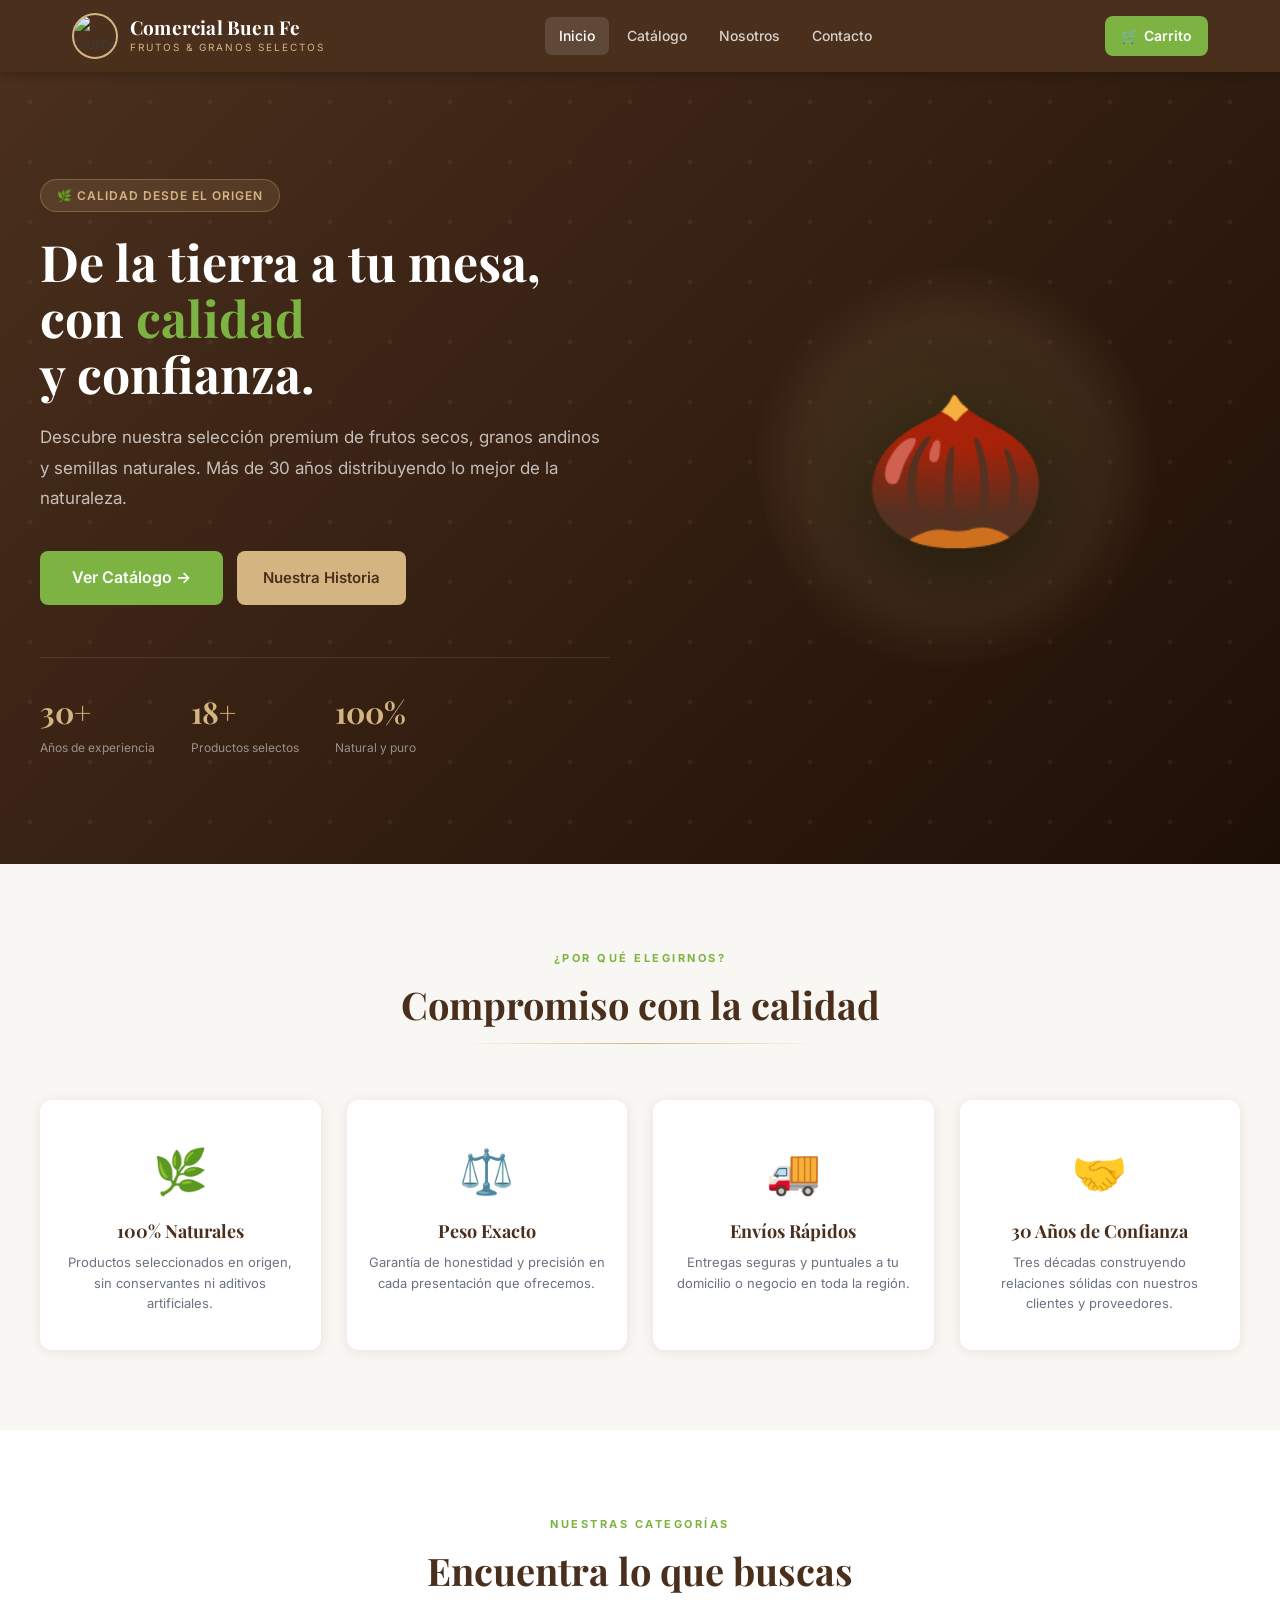
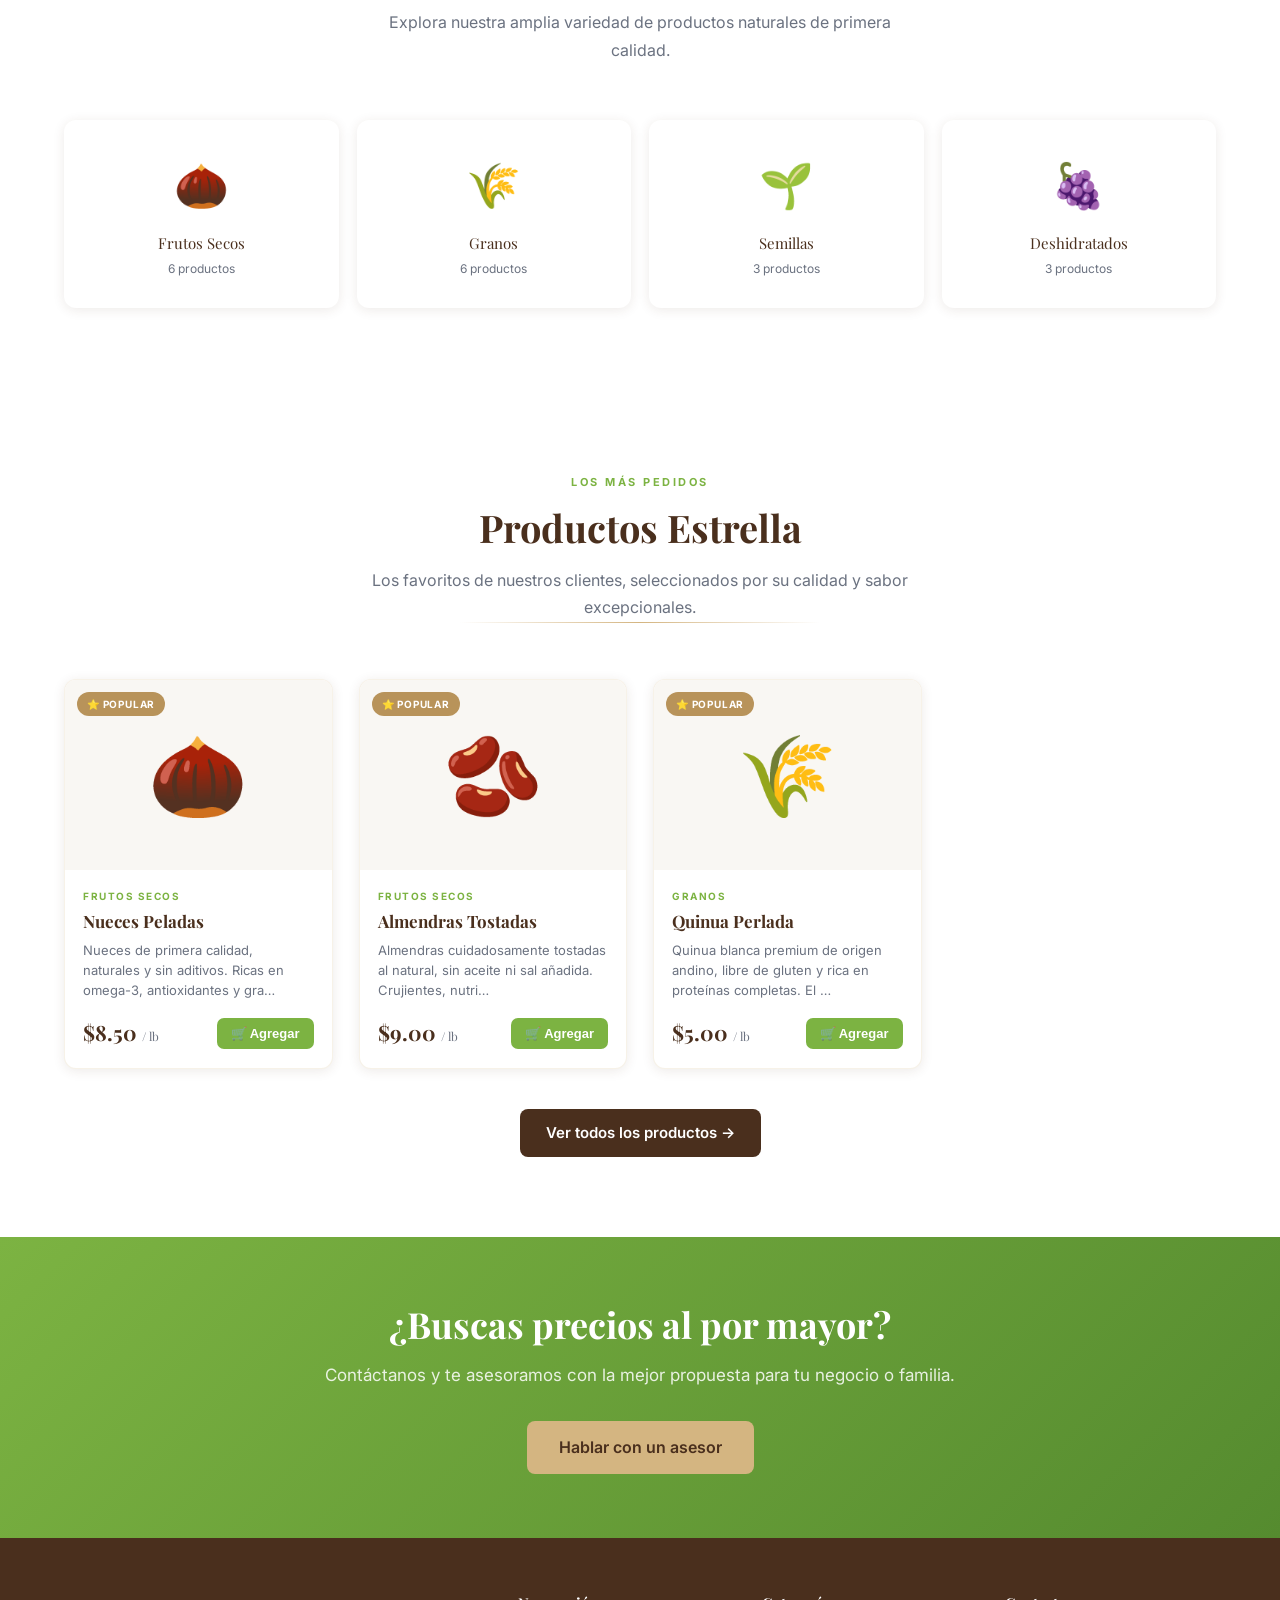
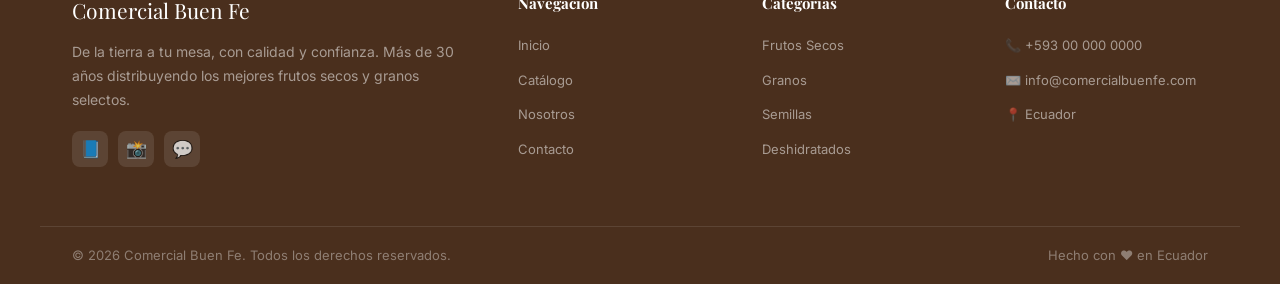
==== index.html @ f07bbb72 "Cambios" ====
<!DOCTYPE html>
<html lang="es">
<head>
  <meta charset="UTF-8">
  <meta name="viewport" content="width=device-width, initial-scale=1.0">
  <title>Comercial Buen Fe | Frutos Secos y Granos Selectos</title>
  <meta name="description" content="Tu proveedor de confianza en frutos secos, granos y semillas de primera calidad. Más de 30 años llevando lo mejor de la tierra a tu mesa.">
  <link rel="stylesheet" href="CSS/styles.css">
</head>
<body>

  <!-- HEADER -->
  <header class="cabecera">
    <div class="cabecera-inner">
      <a href="index.html" class="logo-area">
        <img src="Imágenes/LOGO.jpg" alt="Comercial Buen Fe" class="logo-img">
        <div class="logo-texto">
          <span class="logo-nombre">Comercial Buen Fe</span>
          <span class="logo-subtitulo">Frutos &amp; Granos Selectos</span>
        </div>
      </a>
      <nav id="nav-menu" class="nav-menu">
        <a href="index.html">Inicio</a>
        <a href="catalogo.html">Catálogo</a>
        <a href="nosotros.html">Nosotros</a>
        <a href="contacto.html">Contacto</a>
      </nav>
      <div class="cabecera-acciones">
        <a href="carrito.html" class="btn-carrito">
          🛒 <span>Carrito</span>
          <span class="carrito-badge">0</span>
        </a>
        <button id="menu-toggle" class="menu-toggle">☰</button>
      </div>
    </div>
  </header>

  <!-- HERO -->
  <section class="hero">
    <div class="hero-inner">
      <div class="hero-texto">
        <div class="hero-etiqueta">🌿 Calidad desde el origen</div>
        <h1 class="hero-titulo">
          De la tierra a tu mesa,<br>con <span>calidad</span><br>y confianza.
        </h1>
        <p class="hero-descripcion">
          Descubre nuestra selección premium de frutos secos, granos andinos y semillas naturales.
          Más de 30 años distribuyendo lo mejor de la naturaleza.
        </p>
        <div class="hero-botones">
          <a href="catalogo.html" class="btn btn-verde btn-lg">Ver Catálogo →</a>
          <a href="nosotros.html" class="btn btn-dorado">Nuestra Historia</a>
        </div>
        <div class="hero-stats">
          <div>
            <div class="hero-stat-numero">30+</div>
            <div class="hero-stat-label">Años de experiencia</div>
          </div>
          <div>
            <div class="hero-stat-numero">18+</div>
            <div class="hero-stat-label">Productos selectos</div>
          </div>
          <div>
            <div class="hero-stat-numero">100%</div>
            <div class="hero-stat-label">Natural y puro</div>
          </div>
        </div>
      </div>
      <div class="hero-imagen-area">
        <div class="hero-blob">
          <span class="hero-icon">🌰</span>
        </div>
      </div>
    </div>
  </section>

  <!-- BENEFICIOS -->
  <section class="beneficios seccion">
    <div class="seccion-titulo">
      <span class="seccion-etiqueta">¿Por qué elegirnos?</span>
      <h2>Compromiso con la calidad</h2>
      <div class="divisor"></div>
    </div>
    <div class="beneficios-grid">
      <div class="beneficio-item">
        <div class="beneficio-icono">🌿</div>
        <h3>100% Naturales</h3>
        <p>Productos seleccionados en origen, sin conservantes ni aditivos artificiales.</p>
      </div>
      <div class="beneficio-item">
        <div class="beneficio-icono">⚖️</div>
        <h3>Peso Exacto</h3>
        <p>Garantía de honestidad y precisión en cada presentación que ofrecemos.</p>
      </div>
      <div class="beneficio-item">
        <div class="beneficio-icono">🚚</div>
        <h3>Envíos Rápidos</h3>
        <p>Entregas seguras y puntuales a tu domicilio o negocio en toda la región.</p>
      </div>
      <div class="beneficio-item">
        <div class="beneficio-icono">🤝</div>
        <h3>30 Años de Confianza</h3>
        <p>Tres décadas construyendo relaciones sólidas con nuestros clientes y proveedores.</p>
      </div>
    </div>
  </section>

  <!-- CATEGORÍAS -->
  <section class="seccion">
    <div class="seccion-titulo">
      <span class="seccion-etiqueta">Nuestras categorías</span>
      <h2>Encuentra lo que buscas</h2>
      <p>Explora nuestra amplia variedad de productos naturales de primera calidad.</p>
    </div>
    <div class="categorias-grid contenedor">
      <a href="catalogo.html?cat=frutos-secos" class="categoria-card">
        <div class="categoria-icono">🌰</div>
        <div class="categoria-nombre">Frutos Secos</div>
        <div class="categoria-cantidad">6 productos</div>
      </a>
      <a href="catalogo.html?cat=granos" class="categoria-card">
        <div class="categoria-icono">🌾</div>
        <div class="categoria-nombre">Granos</div>
        <div class="categoria-cantidad">6 productos</div>
      </a>
      <a href="catalogo.html?cat=semillas" class="categoria-card">
        <div class="categoria-icono">🌱</div>
        <div class="categoria-nombre">Semillas</div>
        <div class="categoria-cantidad">3 productos</div>
      </a>
      <a href="catalogo.html?cat=deshidratados" class="categoria-card">
        <div class="categoria-icono">🍇</div>
        <div class="categoria-nombre">Deshidratados</div>
        <div class="categoria-cantidad">3 productos</div>
      </a>
    </div>
  </section>

  <!-- PRODUCTOS DESTACADOS -->
  <section class="seccion bg-claro">
    <div class="seccion-titulo">
      <span class="seccion-etiqueta">Los más pedidos</span>
      <h2>Productos Estrella</h2>
      <p>Los favoritos de nuestros clientes, seleccionados por su calidad y sabor excepcionales.</p>
      <div class="divisor"></div>
    </div>
    <div id="productos-destacados" class="productos-grid contenedor">
      <!-- Generado por JS -->
      <div style="grid-column:1/-1;text-align:center;padding:40px"><div class="spinner" style="border:3px solid #eee;border-top-color:var(--verde-brillante);border-radius:50%;width:36px;height:36px;animation:spin 0.8s linear infinite;margin:0 auto"></div></div>
    </div>
    <div style="text-align:center;margin-top:40px">
      <a href="catalogo.html" class="btn btn-marron">Ver todos los productos →</a>
    </div>
  </section>

  <!-- BANNER CTA -->
  <section class="banner-cta">
    <h2>¿Buscas precios al por mayor?</h2>
    <p>Contáctanos y te asesoramos con la mejor propuesta para tu negocio o familia.</p>
    <a href="contacto.html" class="btn btn-dorado btn-lg">Hablar con un asesor</a>
  </section>

  <!-- FOOTER -->
  <footer class="pie-pagina">
    <div class="pie-superior">
      <div class="pie-marca">
        <div class="logo-nombre-footer">Comercial Buen Fe</div>
        <p>De la tierra a tu mesa, con calidad y confianza. Más de 30 años distribuyendo los mejores frutos secos y granos selectos.</p>
        <div class="pie-redes">
          <div class="pie-red" title="Facebook">📘</div>
          <div class="pie-red" title="Instagram">📸</div>
          <div class="pie-red" title="WhatsApp">💬</div>
        </div>
      </div>
      <div class="pie-columna">
        <h4>Navegación</h4>
        <ul>
          <li><a href="index.html">Inicio</a></li>
          <li><a href="catalogo.html">Catálogo</a></li>
          <li><a href="nosotros.html">Nosotros</a></li>
          <li><a href="contacto.html">Contacto</a></li>
        </ul>
      </div>
      <div class="pie-columna">
        <h4>Categorías</h4>
        <ul>
          <li><a href="catalogo.html?cat=frutos-secos">Frutos Secos</a></li>
          <li><a href="catalogo.html?cat=granos">Granos</a></li>
          <li><a href="catalogo.html?cat=semillas">Semillas</a></li>
          <li><a href="catalogo.html?cat=deshidratados">Deshidratados</a></li>
        </ul>
      </div>
      <div class="pie-columna">
        <h4>Contacto</h4>
        <ul>
          <li><a href="tel:+593000000000">📞 +593 00 000 0000</a></li>
          <li><a href="mailto:info@comercialbuenfe.com">✉️ info@comercialbuenfe.com</a></li>
          <li><a href="contacto.html">📍 Ecuador</a></li>
        </ul>
      </div>
    </div>
    <div class="pie-inferior">
      <span>© 2026 Comercial Buen Fe. Todos los derechos reservados.</span>
      <span>Hecho con ❤️ en Ecuador</span>
    </div>
  </footer>

  <div id="toast-container" class="toast-container"></div>
  <style>@keyframes spin { to { transform: rotate(360deg); } }</style>
  <script src="JS/productos.js"></script>
  <script src="JS/main.js"></script>
</body>
</html>
---- CSS/styles.css ----
/* ============================================
   COMERCIAL BUEN FE — Estilos Principales
   ============================================ */

@import url('https://fonts.googleapis.com/css2?family=Playfair+Display:wght@400;600;700&family=Inter:wght@300;400;500;600&display=swap');

/* ---------- Variables ---------- */
:root {
  --marron-oscuro:   #4a2f1d;
  --marron-medio:    #6b4226;
  --verde-brillante: #7cb342;
  --verde-oscuro:    #558b2f;
  --dorado:          #d4b581;
  --dorado-oscuro:   #b8935a;
  --fondo-claro:     #f9f7f3;
  --fondo-beige:     #f5efe6;
  --blanco:          #ffffff;
  --texto-principal: #3a3a3a;
  --texto-suave:     #6b7280;
  --sombra-suave:    0 2px 12px rgba(74,47,29,0.10);
  --sombra-media:    0 4px 24px rgba(74,47,29,0.16);
  --radio:           12px;
  --trans:           all 0.28s ease;
}

/* ---------- Reset ---------- */
*, *::before, *::after { box-sizing: border-box; margin: 0; padding: 0; }
html { scroll-behavior: smooth; }
body { font-family: 'Inter', sans-serif; color: var(--texto-principal); background: var(--blanco); line-height: 1.6; font-size: 16px; }
img  { max-width: 100%; height: auto; display: block; }
a    { text-decoration: none; color: inherit; }
ul   { list-style: none; }
h1,h2,h3,h4,h5 { font-family: 'Playfair Display', serif; line-height: 1.3; }

/* ---------- Contenedor ---------- */
.contenedor { max-width: 1200px; margin: 0 auto; padding: 0 24px; }

/* ============================================
   HEADER
   ============================================ */
.cabecera {
  background: var(--marron-oscuro);
  position: sticky; top: 0; z-index: 1000;
  box-shadow: 0 2px 10px rgba(0,0,0,0.25);
}
.cabecera-inner {
  display: flex; align-items: center; justify-content: space-between;
  padding: 13px 32px; max-width: 1200px; margin: 0 auto;
}

/* Logo */
.logo-area { display: flex; align-items: center; gap: 12px; }
.logo-img   { width: 46px; height: 46px; object-fit: contain; border-radius: 50%; border: 2px solid var(--dorado); }
.logo-texto { display: flex; flex-direction: column; }
.logo-nombre    { font-family: 'Playfair Display', serif; font-size: 19px; font-weight: 700; color: var(--blanco); letter-spacing: 0.2px; line-height: 1.15; }
.logo-subtitulo { font-size: 10px; color: var(--dorado); letter-spacing: 2px; text-transform: uppercase; }

/* Nav */
.nav-menu { display: flex; align-items: center; gap: 4px; }
.nav-menu a {
  color: rgba(255,255,255,0.78); font-size: 14px; font-weight: 500;
  padding: 8px 14px; border-radius: 7px; transition: var(--trans);
}
.nav-menu a:hover,
.nav-menu a.activo { color: var(--blanco); background: rgba(255,255,255,0.12); }

/* Acciones header */
.cabecera-acciones { display: flex; align-items: center; gap: 8px; }
.btn-carrito {
  position: relative; background: var(--verde-brillante); color: var(--blanco);
  border: none; padding: 9px 16px; border-radius: 8px; cursor: pointer;
  font-size: 14px; font-weight: 600; transition: var(--trans);
  display: flex; align-items: center; gap: 6px;
}
.btn-carrito:hover { background: var(--verde-oscuro); transform: translateY(-1px); }
.carrito-badge {
  position: absolute; top: -7px; right: -7px;
  background: var(--dorado-oscuro); color: white;
  font-size: 10px; font-weight: 700; width: 20px; height: 20px;
  border-radius: 50%; display: none; align-items: center; justify-content: center;
}
.menu-toggle { display: none; background: none; border: none; cursor: pointer; padding: 6px; color: var(--blanco); font-size: 24px; line-height: 1; }

/* ============================================
   BOTONES
   ============================================ */
.btn {
  display: inline-flex; align-items: center; gap: 8px; padding: 12px 26px;
  border-radius: 8px; font-family: 'Inter', sans-serif; font-size: 15px;
  font-weight: 600; cursor: pointer; border: none; transition: var(--trans);
}
.btn-verde   { background: var(--verde-brillante); color: var(--blanco); }
.btn-verde:hover   { background: var(--verde-oscuro); transform: translateY(-2px); box-shadow: 0 6px 16px rgba(124,179,66,0.35); }
.btn-marron  { background: var(--marron-oscuro); color: var(--blanco); }
.btn-marron:hover  { background: var(--marron-medio); transform: translateY(-2px); }
.btn-outline { background: transparent; color: var(--marron-oscuro); border: 2px solid var(--marron-oscuro); }
.btn-outline:hover { background: var(--marron-oscuro); color: var(--blanco); }
.btn-dorado  { background: var(--dorado); color: var(--marron-oscuro); }
.btn-dorado:hover  { background: var(--dorado-oscuro); color: var(--blanco); transform: translateY(-2px); }
.btn-lg { padding: 14px 32px; font-size: 16px; }

/* ============================================
   HERO
   ============================================ */
.hero {
  background: linear-gradient(135deg, var(--marron-oscuro) 0%, #1e0f06 100%);
  padding: 80px 32px; min-height: 88vh;
  display: flex; align-items: center; position: relative; overflow: hidden;
}
.hero::before {
  content: ''; position: absolute; inset: 0;
  background: url("data:image/svg+xml,%3Csvg width='60' height='60' viewBox='0 0 60 60' xmlns='http://www.w3.org/2000/svg'%3E%3Ccircle cx='30' cy='30' r='2.5' fill='%23d4b581' fill-opacity='0.07'/%3E%3C/svg%3E");
  pointer-events: none;
}
.hero-inner {
  max-width: 1200px; margin: 0 auto; width: 100%;
  display: grid; grid-template-columns: 1fr 1fr; gap: 60px;
  align-items: center; position: relative;
}
.hero-etiqueta {
  display: inline-flex; align-items: center; gap: 8px;
  background: rgba(212,181,129,0.13); border: 1px solid rgba(212,181,129,0.30);
  color: var(--dorado); padding: 6px 16px; border-radius: 100px;
  font-size: 12px; font-weight: 600; margin-bottom: 22px; letter-spacing: 1px; text-transform: uppercase;
}
.hero-titulo { font-size: 50px; color: var(--blanco); margin-bottom: 20px; line-height: 1.12; }
.hero-titulo span { color: var(--verde-brillante); }
.hero-descripcion { font-size: 17px; color: rgba(255,255,255,0.70); margin-bottom: 38px; line-height: 1.78; }
.hero-botones { display: flex; gap: 14px; flex-wrap: wrap; }
.hero-stats { display: flex; gap: 36px; margin-top: 52px; padding-top: 30px; border-top: 1px solid rgba(255,255,255,0.10); flex-wrap: wrap; }
.hero-stat-numero { font-family: 'Playfair Display', serif; font-size: 30px; font-weight: 700; color: var(--dorado); }
.hero-stat-label  { font-size: 12px; color: rgba(255,255,255,0.50); margin-top: 2px; }

/* Blob animado */
.hero-imagen-area { display: flex; align-items: center; justify-content: center; }
.hero-blob {
  width: 400px; height: 400px;
  background: radial-gradient(ellipse, rgba(124,179,66,0.14) 0%, rgba(212,181,129,0.09) 52%, transparent 72%);
  border-radius: 52% 40% 60% 40% / 40% 52% 40% 60%;
  display: flex; align-items: center; justify-content: center;
  animation: flotar 6s ease-in-out infinite;
}
@keyframes flotar {
  0%, 100% { transform: translateY(0) rotate(0deg); }
  50%       { transform: translateY(-18px) rotate(4deg); }
}
.hero-icon { font-size: 150px; filter: drop-shadow(0 20px 40px rgba(0,0,0,0.35)); }

/* ============================================
   SECCIONES
   ============================================ */
.seccion { padding: 80px 32px; }
.seccion-titulo { text-align: center; margin-bottom: 56px; }
.seccion-etiqueta { display: inline-block; color: var(--verde-brillante); font-size: 11px; font-weight: 700; letter-spacing: 2.5px; text-transform: uppercase; margin-bottom: 12px; }
.seccion-titulo h2 { font-size: 38px; color: var(--marron-oscuro); margin-bottom: 14px; }
.seccion-titulo p { font-size: 16px; color: var(--texto-suave); max-width: 540px; margin: 0 auto; line-height: 1.72; }
.divisor { height: 1px; background: linear-gradient(to right, transparent, var(--dorado), transparent); max-width: 360px; margin: 0 auto 48px; }

/* ============================================
   BENEFICIOS
   ============================================ */
.beneficios { background: var(--fondo-claro); }
.beneficios-grid {
  display: grid; grid-template-columns: repeat(auto-fit, minmax(200px,1fr)); gap: 26px;
  max-width: 1200px; margin: 0 auto;
}
.beneficio-item {
  text-align: center; padding: 36px 20px;
  background: var(--blanco); border-radius: var(--radio);
  box-shadow: var(--sombra-suave); transition: var(--trans);
}
.beneficio-item:hover { transform: translateY(-6px); box-shadow: var(--sombra-media); }
.beneficio-icono { font-size: 44px; margin-bottom: 14px; }
.beneficio-item h3 { font-size: 18px; color: var(--marron-oscuro); margin-bottom: 8px; }
.beneficio-item p  { font-size: 13px; color: var(--texto-suave); line-height: 1.6; }

/* ============================================
   TARJETAS DE PRODUCTO
   ============================================ */
.productos-grid {
  display: grid; grid-template-columns: repeat(auto-fill, minmax(255px,1fr)); gap: 26px;
  max-width: 1200px; margin: 0 auto;
}
.tarjeta-producto {
  background: var(--blanco); border-radius: var(--radio);
  box-shadow: var(--sombra-suave); overflow: hidden; transition: var(--trans);
  border: 1px solid rgba(212,181,129,0.18); display: flex; flex-direction: column;
}
.tarjeta-producto:hover { transform: translateY(-6px); box-shadow: var(--sombra-media); border-color: var(--dorado); }

.tarjeta-imagen {
  background: var(--fondo-claro); height: 190px;
  display: flex; align-items: center; justify-content: center;
  font-size: 80px; position: relative; overflow: hidden; cursor: pointer; transition: var(--trans);
}
.tarjeta-imagen:hover { background: var(--fondo-beige); }

.tarjeta-badge {
  position: absolute; top: 12px; left: 12px;
  font-size: 10px; font-weight: 700; padding: 4px 10px;
  border-radius: 100px; text-transform: uppercase; letter-spacing: 0.8px; color: var(--blanco);
}
.tarjeta-badge.popular { background: var(--dorado-oscuro); }
.tarjeta-badge.nuevo   { background: var(--verde-brillante); }
.tarjeta-badge.oferta  { background: #e53e3e; }

.tarjeta-cuerpo { padding: 18px; flex: 1; display: flex; flex-direction: column; }
.tarjeta-categoria { font-size: 10px; font-weight: 700; color: var(--verde-brillante); text-transform: uppercase; letter-spacing: 1.5px; margin-bottom: 6px; }
.tarjeta-nombre    { font-size: 17px; color: var(--marron-oscuro); margin-bottom: 8px; }
.tarjeta-nombre a  { color: inherit; }
.tarjeta-descripcion { font-size: 13px; color: var(--texto-suave); line-height: 1.55; margin-bottom: 16px; flex: 1; }
.tarjeta-pie { display: flex; align-items: center; justify-content: space-between; gap: 10px; flex-wrap: wrap; }
.tarjeta-precio { font-family: 'Playfair Display', serif; font-size: 21px; font-weight: 700; color: var(--marron-oscuro); }
.tarjeta-precio span { font-size: 12px; font-weight: 400; color: var(--texto-suave); }

.btn-agregar {
  background: var(--verde-brillante); color: var(--blanco); border: none;
  padding: 8px 14px; border-radius: 7px; font-size: 13px; font-weight: 600;
  cursor: pointer; transition: var(--trans); display: flex; align-items: center; gap: 5px;
}
.btn-agregar:hover { background: var(--verde-oscuro); transform: scale(1.04); }

/* ============================================
   CATEGORÍAS
   ============================================ */
.categorias-grid {
  display: grid; grid-template-columns: repeat(auto-fit, minmax(165px,1fr)); gap: 18px;
  max-width: 1200px; margin: 0 auto;
}
.categoria-card {
  background: var(--blanco); border-radius: var(--radio); padding: 28px 16px;
  text-align: center; box-shadow: var(--sombra-suave); border: 2px solid transparent;
  cursor: pointer; transition: var(--trans); display: block; color: inherit;
}
.categoria-card:hover { border-color: var(--verde-brillante); transform: translateY(-4px); box-shadow: var(--sombra-media); }
.categoria-icono    { font-size: 44px; margin-bottom: 10px; }
.categoria-nombre   { font-family: 'Playfair Display', serif; font-size: 15px; color: var(--marron-oscuro); margin-bottom: 4px; }
.categoria-cantidad { font-size: 12px; color: var(--texto-suave); }

/* ============================================
   BANNER CTA
   ============================================ */
.banner-cta { background: linear-gradient(135deg, var(--verde-brillante), var(--verde-oscuro)); padding: 64px 32px; text-align: center; }
.banner-cta h2 { font-size: 36px; color: var(--blanco); margin-bottom: 14px; }
.banner-cta p  { font-size: 17px; color: rgba(255,255,255,0.85); margin-bottom: 32px; }

/* ============================================
   CATÁLOGO
   ============================================ */
.catalogo-layout { max-width: 1200px; margin: 0 auto; padding: 44px 32px; }
.catalogo-header { display: flex; align-items: center; justify-content: space-between; margin-bottom: 28px; flex-wrap: wrap; gap: 16px; }
.catalogo-header h1 { font-size: 30px; color: var(--marron-oscuro); }
.catalogo-controles { display: flex; align-items: center; gap: 10px; flex-wrap: wrap; }

.busqueda-input, .filtro-select {
  padding: 10px 14px; border: 2px solid #e5e7eb; border-radius: 8px;
  font-family: 'Inter', sans-serif; font-size: 14px; outline: none; transition: var(--trans); background: var(--blanco);
}
.busqueda-input { width: 220px; }
.busqueda-input:focus, .filtro-select:focus { border-color: var(--verde-brillante); }

.categorias-filtro { display: flex; gap: 8px; flex-wrap: wrap; margin-bottom: 28px; }
.filtro-btn {
  padding: 8px 18px; border-radius: 100px; border: 2px solid #e5e7eb;
  background: var(--blanco); font-size: 13px; font-weight: 500;
  cursor: pointer; transition: var(--trans); color: var(--texto-suave);
}
.filtro-btn:hover,
.filtro-btn.activo { border-color: var(--verde-brillante); background: rgba(124,179,66,0.10); color: var(--verde-oscuro); font-weight: 600; }

.resultado-info { font-size: 14px; color: var(--texto-suave); margin-bottom: 20px; }

/* ============================================
   DETALLE
   ============================================ */
.detalle-wrap { max-width: 1100px; margin: 0 auto; padding: 52px 32px; }
.detalle-layout { display: grid; grid-template-columns: 1fr 1fr; gap: 60px; align-items: start; }
.detalle-imagen-area {
  background: var(--fondo-claro); border-radius: 20px; height: 420px;
  display: flex; align-items: center; justify-content: center; font-size: 150px;
  box-shadow: var(--sombra-suave); position: sticky; top: 90px;
}
.detalle-breadcrumb { font-size: 13px; color: var(--texto-suave); margin-bottom: 16px; }
.detalle-breadcrumb a { color: var(--verde-brillante); }
.detalle-categoria { font-size: 10px; font-weight: 700; color: var(--verde-brillante); text-transform: uppercase; letter-spacing: 1.5px; margin-bottom: 10px; }
.detalle-nombre { font-size: 38px; color: var(--marron-oscuro); margin-bottom: 14px; }
.detalle-rating { display: flex; align-items: center; gap: 8px; margin-bottom: 20px; }
.estrellas { color: #f59e0b; font-size: 18px; }
.detalle-precio { font-family: 'Playfair Display', serif; font-size: 36px; font-weight: 700; color: var(--marron-oscuro); }
.detalle-precio-unidad { font-size: 14px; color: var(--texto-suave); margin-bottom: 22px; }
.detalle-descripcion { font-size: 15px; color: var(--texto-suave); line-height: 1.78; margin-bottom: 26px; padding-bottom: 26px; border-bottom: 1px solid var(--fondo-claro); }

.detalle-atributos { display: grid; grid-template-columns: 1fr 1fr; gap: 12px; margin-bottom: 26px; }
.atributo { display: flex; align-items: center; gap: 8px; font-size: 14px; color: var(--texto-suave); }
.atributo-icono { width: 24px; height: 24px; background: rgba(124,179,66,0.14); border-radius: 50%; display: flex; align-items: center; justify-content: center; font-size: 13px; flex-shrink: 0; }

.detalle-cantidad-label { font-size: 14px; font-weight: 500; margin-bottom: 10px; color: var(--texto-principal); }
.detalle-cantidad-row { display: flex; align-items: center; gap: 20px; margin-bottom: 22px; flex-wrap: wrap; }
.detalle-cantidad-control { display: flex; align-items: center; border: 2px solid var(--dorado); border-radius: 8px; overflow: hidden; }
.detalle-cantidad-btn { background: none; border: none; padding: 10px 16px; cursor: pointer; font-size: 20px; color: var(--marron-oscuro); transition: var(--trans); line-height: 1; }
.detalle-cantidad-btn:hover { background: var(--fondo-claro); }
.detalle-cantidad-valor { padding: 10px 20px; font-weight: 600; font-size: 16px; border-left: 1px solid var(--dorado); border-right: 1px solid var(--dorado); min-width: 56px; text-align: center; }
.detalle-precio-total { font-size: 14px; color: var(--texto-suave); }
.detalle-precio-total strong { color: var(--marron-oscuro); font-size: 16px; }
.detalle-botones { display: flex; gap: 12px; flex-wrap: wrap; }

/* Productos relacionados */
.relacionados { max-width: 1100px; margin: 0 auto; padding: 0 32px 60px; }
.relacionados h2 { font-size: 26px; color: var(--marron-oscuro); margin-bottom: 24px; }

/* ============================================
   CARRITO
   ============================================ */
.carrito-wrap { max-width: 1200px; margin: 0 auto; padding: 52px 32px; }
.carrito-titulo { font-size: 30px; color: var(--marron-oscuro); margin-bottom: 32px; }
.carrito-layout { display: grid; grid-template-columns: 1fr 360px; gap: 32px; align-items: start; }

.carrito-tabla { background: var(--blanco); border-radius: var(--radio); box-shadow: var(--sombra-suave); overflow: hidden; }
.carrito-tabla-header {
  background: var(--fondo-claro); padding: 14px 24px;
  display: grid; grid-template-columns: 2.2fr 1fr 1.2fr 1fr 40px; gap: 12px;
  font-size: 11px; font-weight: 700; color: var(--texto-suave); text-transform: uppercase; letter-spacing: 0.8px;
}
.carrito-item {
  padding: 18px 24px; display: grid; grid-template-columns: 2.2fr 1fr 1.2fr 1fr 40px; gap: 12px;
  align-items: center; border-bottom: 1px solid var(--fondo-claro);
}
.carrito-item:last-child { border-bottom: none; }
.carrito-producto { display: flex; align-items: center; gap: 14px; }
.carrito-producto-icon { width: 56px; height: 56px; background: var(--fondo-claro); border-radius: 8px; display: flex; align-items: center; justify-content: center; font-size: 30px; flex-shrink: 0; }
.carrito-producto-nombre { font-family: 'Playfair Display', serif; font-size: 15px; color: var(--marron-oscuro); margin-bottom: 3px; }
.carrito-producto-cat    { font-size: 11px; color: var(--texto-suave); text-transform: capitalize; }
.carrito-precio-unit { font-size: 14px; color: var(--texto-suave); }
.carrito-subtotal    { font-size: 15px; font-weight: 600; color: var(--marron-oscuro); }

.cantidad-control { display: flex; align-items: center; gap: 6px; }
.cantidad-btn {
  width: 28px; height: 28px; border: 1.5px solid var(--dorado); background: var(--blanco);
  border-radius: 50%; cursor: pointer; font-size: 16px; line-height: 1;
  display: flex; align-items: center; justify-content: center; transition: var(--trans);
}
.cantidad-btn:hover { background: var(--dorado); }
.cantidad-valor { font-weight: 600; font-size: 15px; min-width: 24px; text-align: center; }

.carrito-eliminar { background: none; border: none; color: #e53e3e; cursor: pointer; font-size: 18px; padding: 4px; transition: var(--trans); }
.carrito-eliminar:hover { transform: scale(1.25); }

/* Resumen */
.resumen-pedido { background: var(--blanco); border-radius: var(--radio); box-shadow: var(--sombra-suave); padding: 28px; position: sticky; top: 90px; }
.resumen-pedido h3 { font-size: 20px; color: var(--marron-oscuro); margin-bottom: 22px; padding-bottom: 14px; border-bottom: 2px solid var(--fondo-claro); }
.resumen-linea { display: flex; justify-content: space-between; padding: 10px 0; font-size: 15px; color: var(--texto-suave); border-bottom: 1px solid var(--fondo-claro); }
.resumen-total { display: flex; justify-content: space-between; padding: 16px 0 0; font-family: 'Playfair Display', serif; font-size: 20px; font-weight: 700; color: var(--marron-oscuro); }
.resumen-nota  { font-size: 12px; color: var(--verde-brillante); margin: 6px 0 16px; }

/* ============================================
   NOSOTROS
   ============================================ */
.page-hero {
  background: linear-gradient(135deg, var(--marron-oscuro), #1e0f06);
  padding: 90px 32px; text-align: center; color: var(--blanco);
}
.page-hero h1 { font-size: 46px; color: var(--blanco); margin-bottom: 18px; }
.page-hero p  { font-size: 18px; color: rgba(255,255,255,0.72); max-width: 560px; margin: 0 auto; line-height: 1.72; }

.nosotros-historia {
  display: grid; grid-template-columns: 1fr 1fr; gap: 60px;
  max-width: 1100px; margin: 0 auto; padding: 80px 32px; align-items: center;
}
.historia-imagen { background: var(--fondo-claro); border-radius: 20px; height: 380px; display: flex; align-items: center; justify-content: center; font-size: 110px; box-shadow: var(--sombra-suave); }
.historia-texto h2 { font-size: 34px; color: var(--marron-oscuro); margin-bottom: 18px; }
.historia-texto p  { font-size: 15px; color: var(--texto-suave); line-height: 1.82; margin-bottom: 14px; }

.valores-grid { display: grid; grid-template-columns: repeat(auto-fit, minmax(230px,1fr)); gap: 22px; max-width: 1200px; margin: 0 auto; }
.valor-item { background: var(--blanco); border-radius: var(--radio); padding: 30px; box-shadow: var(--sombra-suave); border-left: 4px solid var(--verde-brillante); transition: var(--trans); }
.valor-item:hover { transform: translateX(4px); }
.valor-icono { font-size: 34px; margin-bottom: 12px; }
.valor-item h3 { font-size: 17px; color: var(--marron-oscuro); margin-bottom: 8px; }
.valor-item p  { font-size: 13px; color: var(--texto-suave); line-height: 1.6; }

/* Timeline */
.timeline-wrap { max-width: 820px; margin: 0 auto; padding: 0 32px 80px; }
.timeline { position: relative; }
.timeline::before { content: ''; position: absolute; left: 50%; top: 0; bottom: 0; width: 2px; background: linear-gradient(to bottom, var(--dorado), transparent); transform: translateX(-50%); }
.timeline-item { display: grid; grid-template-columns: 1fr 56px 1fr; gap: 20px; margin-bottom: 40px; align-items: start; }
.timeline-punto { width: 48px; height: 48px; background: var(--marron-oscuro); border: 3px solid var(--dorado); border-radius: 50%; display: flex; align-items: center; justify-content: center; color: var(--dorado); font-size: 16px; flex-shrink: 0; z-index: 1; }
.timeline-contenido { background: var(--blanco); padding: 18px; border-radius: 10px; box-shadow: var(--sombra-suave); }
.timeline-year   { font-size: 10px; font-weight: 700; color: var(--verde-brillante); text-transform: uppercase; letter-spacing: 1.5px; margin-bottom: 5px; }
.timeline-titulo { font-family: 'Playfair Display', serif; font-size: 15px; color: var(--marron-oscuro); margin-bottom: 5px; }
.timeline-desc   { font-size: 13px; color: var(--texto-suave); line-height: 1.55; }
.timeline-vacio  { /* empty column placeholder */ }
/* odd items: content left, empty right */
.timeline-item:nth-child(odd)  > .timeline-contenido { grid-column: 1; text-align: right; }
.timeline-item:nth-child(odd)  > .timeline-vacio      { grid-column: 3; }
/* even items: empty left, content right */
.timeline-item:nth-child(even) > .timeline-vacio      { grid-column: 1; }
.timeline-item:nth-child(even) > .timeline-contenido  { grid-column: 3; }

/* ============================================
   CONTACTO
   ============================================ */
.contacto-layout {
  display: grid; grid-template-columns: 1fr 1.6fr; gap: 60px;
  max-width: 1100px; margin: 0 auto; padding: 80px 32px; align-items: start;
}
.contacto-info h2 { font-size: 34px; color: var(--marron-oscuro); margin-bottom: 16px; }
.contacto-info > p { font-size: 15px; color: var(--texto-suave); line-height: 1.78; margin-bottom: 32px; }
.contacto-dato { display: flex; align-items: flex-start; gap: 14px; margin-bottom: 22px; }
.contacto-dato-icono { width: 44px; height: 44px; background: rgba(124,179,66,0.12); border-radius: 10px; display: flex; align-items: center; justify-content: center; font-size: 20px; flex-shrink: 0; }
.contacto-dato-titulo { font-size: 11px; font-weight: 700; color: var(--texto-suave); text-transform: uppercase; letter-spacing: 0.8px; margin-bottom: 4px; }
.contacto-dato-valor  { font-size: 15px; color: var(--marron-oscuro); font-weight: 500; }

.contacto-form { background: var(--blanco); border-radius: 16px; padding: 40px; box-shadow: var(--sombra-suave); }
.contacto-form h3 { font-size: 22px; color: var(--marron-oscuro); margin-bottom: 24px; }
.form-grupo { margin-bottom: 18px; }
.form-grupo label { display: block; font-size: 13px; font-weight: 600; color: var(--texto-principal); margin-bottom: 7px; }
.form-grupo input, .form-grupo textarea, .form-grupo select {
  width: 100%; padding: 11px 14px; border: 2px solid #e5e7eb; border-radius: 8px;
  font-family: 'Inter', sans-serif; font-size: 14px; color: var(--texto-principal);
  transition: var(--trans); background: var(--blanco); outline: none;
}
.form-grupo input:focus, .form-grupo textarea:focus, .form-grupo select:focus {
  border-color: var(--verde-brillante); box-shadow: 0 0 0 3px rgba(124,179,66,0.13);
}
.form-grupo textarea { resize: vertical; min-height: 120px; }
.form-row { display: grid; grid-template-columns: 1fr 1fr; gap: 14px; }

/* ============================================
   FOOTER
   ============================================ */
.pie-pagina { background: var(--marron-oscuro); color: rgba(255,255,255,0.72); }
.pie-superior { padding: 56px 32px; max-width: 1200px; margin: 0 auto; display: grid; grid-template-columns: 2fr 1fr 1fr 1fr; gap: 40px; }
.pie-marca .logo-nombre-footer { font-family: 'Playfair Display', serif; font-size: 21px; color: var(--blanco); margin-bottom: 12px; }
.pie-marca p { font-size: 14px; line-height: 1.7; color: rgba(255,255,255,0.52); margin-bottom: 20px; }
.pie-redes { display: flex; gap: 10px; }
.pie-red { width: 36px; height: 36px; background: rgba(255,255,255,0.10); border-radius: 8px; display: flex; align-items: center; justify-content: center; font-size: 17px; transition: var(--trans); cursor: pointer; }
.pie-red:hover { background: var(--verde-brillante); }
.pie-columna h4 { font-family: 'Playfair Display', serif; font-size: 15px; color: var(--blanco); margin-bottom: 18px; }
.pie-columna li { margin-bottom: 9px; }
.pie-columna a  { font-size: 13px; color: rgba(255,255,255,0.52); transition: var(--trans); }
.pie-columna a:hover { color: var(--dorado); }
.pie-inferior { border-top: 1px solid rgba(255,255,255,0.10); padding: 18px 32px; max-width: 1200px; margin: 0 auto; display: flex; justify-content: space-between; align-items: center; font-size: 13px; color: rgba(255,255,255,0.38); }

/* ============================================
   TOAST
   ============================================ */
.toast-container { position: fixed; bottom: 24px; right: 24px; z-index: 9999; display: flex; flex-direction: column; gap: 10px; }
.toast {
  background: var(--marron-oscuro); color: var(--blanco); padding: 13px 18px;
  border-radius: 10px; font-size: 14px; box-shadow: var(--sombra-media);
  display: flex; align-items: center; gap: 8px; animation: slideIn 0.3s ease;
  border-left: 3px solid var(--verde-brillante); max-width: 290px;
}
@keyframes slideIn { from { transform: translateX(110%); opacity: 0; } to { transform: translateX(0); opacity: 1; } }

/* ============================================
   EMPTY STATE
   ============================================ */
.pagina-vacia { text-align: center; padding: 72px 24px; }
.pagina-vacia-icono { font-size: 72px; margin-bottom: 20px; opacity: 0.42; }
.pagina-vacia h2 { font-size: 26px; color: var(--marron-oscuro); margin-bottom: 10px; }
.pagina-vacia p  { font-size: 15px; color: var(--texto-suave); margin-bottom: 28px; }

/* ============================================
   RESPONSIVE
   ============================================ */
@media (max-width: 1024px) {
  .pie-superior    { grid-template-columns: 1fr 1fr; }
  .carrito-layout  { grid-template-columns: 1fr; }
  .nosotros-historia { grid-template-columns: 1fr; }
  .contacto-layout { grid-template-columns: 1fr; }
}

@media (max-width: 768px) {
  .nav-menu {
    display: none; position: fixed; top: 72px; left: 0; right: 0;
    background: var(--marron-oscuro); flex-direction: column;
    padding: 16px; gap: 4px; box-shadow: var(--sombra-media);
  }
  .nav-menu.abierto { display: flex; }
  .nav-menu a { padding: 13px 16px; font-size: 15px; }
  .menu-toggle { display: flex; }
  .hero-inner { grid-template-columns: 1fr; text-align: center; }
  .hero-titulo { font-size: 36px; }
  .hero-botones { justify-content: center; }
  .hero-stats { justify-content: center; }
  .hero-blob { width: 260px; height: 260px; }
  .hero-icon { font-size: 100px; }
  .detalle-layout { grid-template-columns: 1fr; }
  .detalle-imagen-area { position: static; }
  .form-row { grid-template-columns: 1fr; }
  .carrito-tabla-header { display: none; }
  .carrito-item { grid-template-columns: 1fr auto; gap: 10px; }
  .carrito-precio-unit, .carrito-subtotal { display: none; }
  /* Timeline mobile: single column */
  .timeline::before { left: 24px; }
  .timeline-item { grid-template-columns: 56px 1fr; }
  .timeline-vacio { display: none !important; }
  .timeline-item > .timeline-contenido { grid-column: 2 !important; text-align: left !important; }
  .pie-superior { grid-template-columns: 1fr; gap: 28px; }
  .pie-inferior { flex-direction: column; gap: 8px; text-align: center; }
  .seccion { padding: 60px 20px; }
  .seccion-titulo h2 { font-size: 28px; }
  .page-hero h1 { font-size: 32px; }
  .nosotros-historia { gap: 36px; padding: 52px 20px; }
}

@media (max-width: 480px) {
  .cabecera-inner { padding: 12px 16px; }
  .logo-subtitulo { display: none; }
  .catalogo-layout { padding: 28px 16px; }
  .productos-grid { grid-template-columns: 1fr 1fr; gap: 14px; }
  .tarjeta-imagen { height: 140px; font-size: 54px; }
  .tarjeta-nombre { font-size: 14px; }
  .tarjeta-precio { font-size: 16px; }
  .btn-agregar { font-size: 12px; padding: 7px 10px; }
  .detalle-wrap { padding: 32px 16px; }
  .carrito-wrap { padding: 32px 16px; }
  .contacto-form { padding: 24px 18px; }
  .contacto-layout { padding: 48px 16px; }
  .hero-titulo { font-size: 30px; }
  .hero { min-height: auto; padding: 60px 20px; }
}
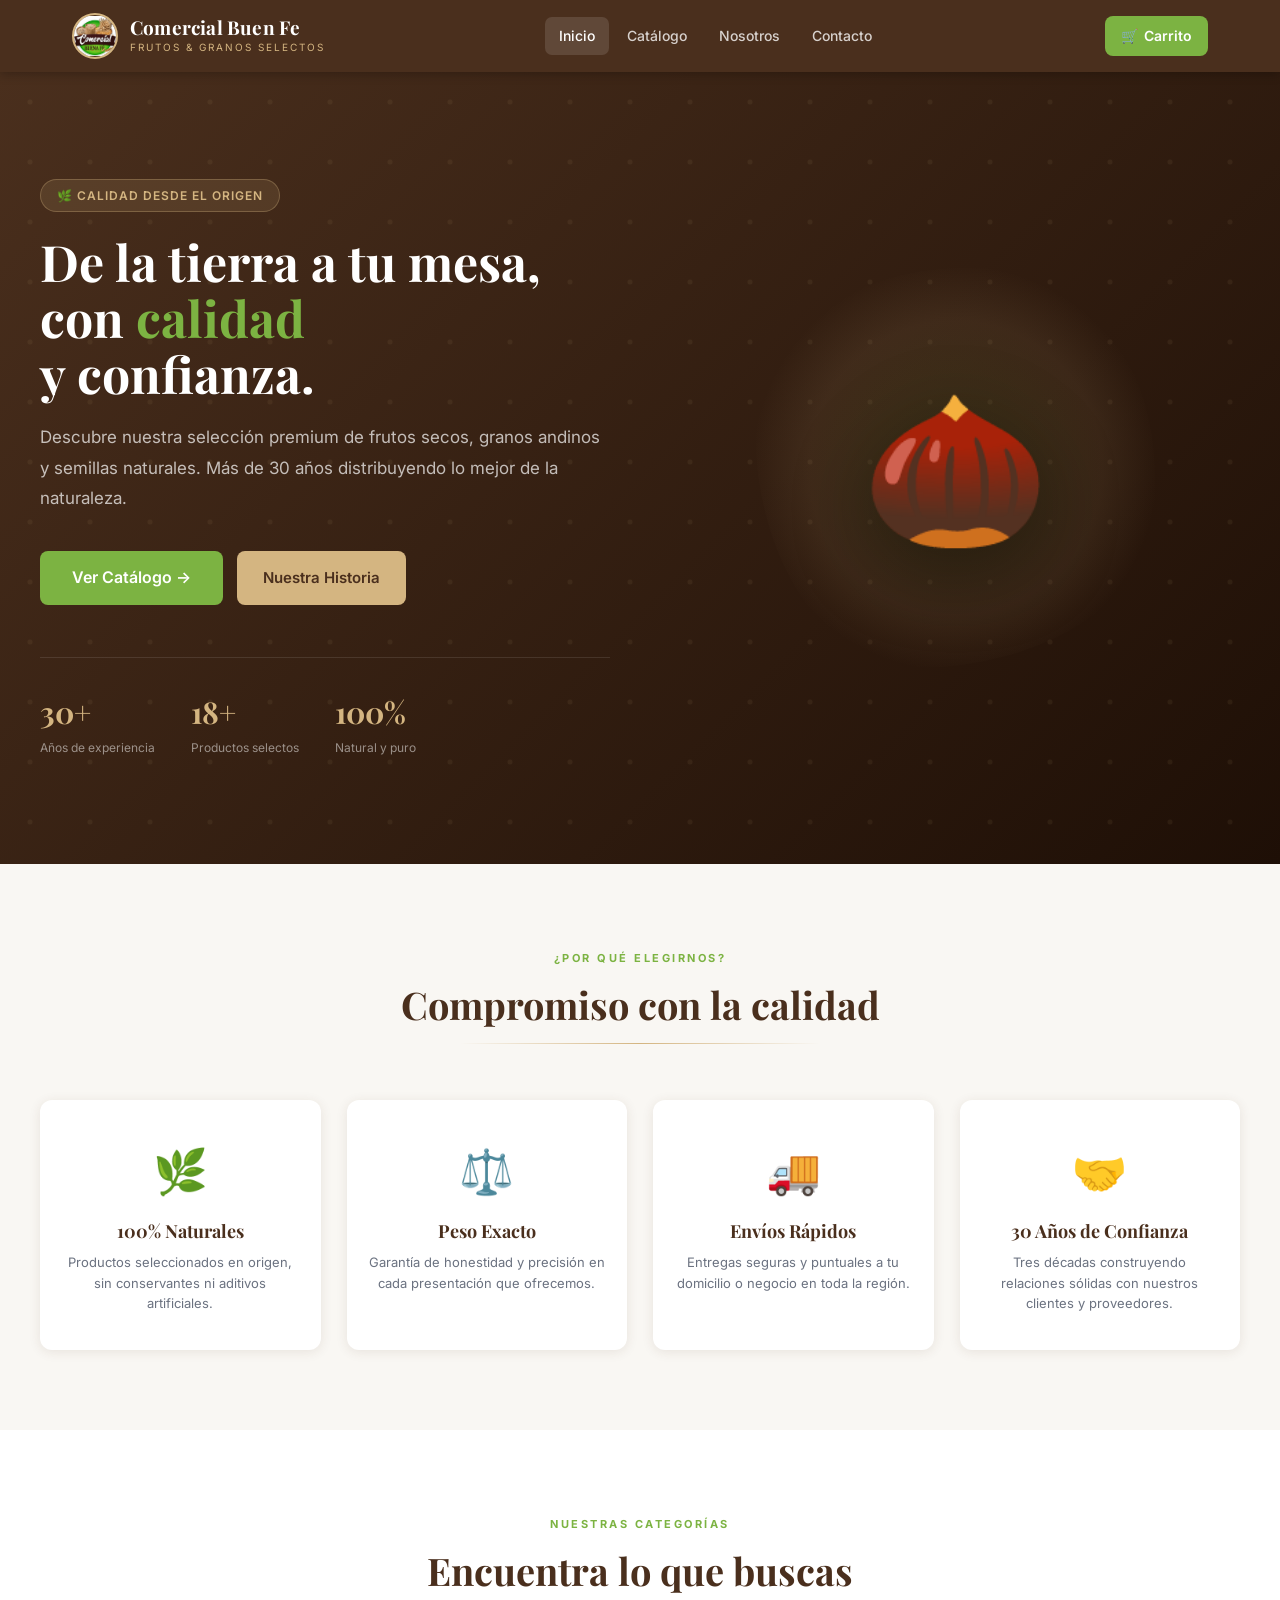
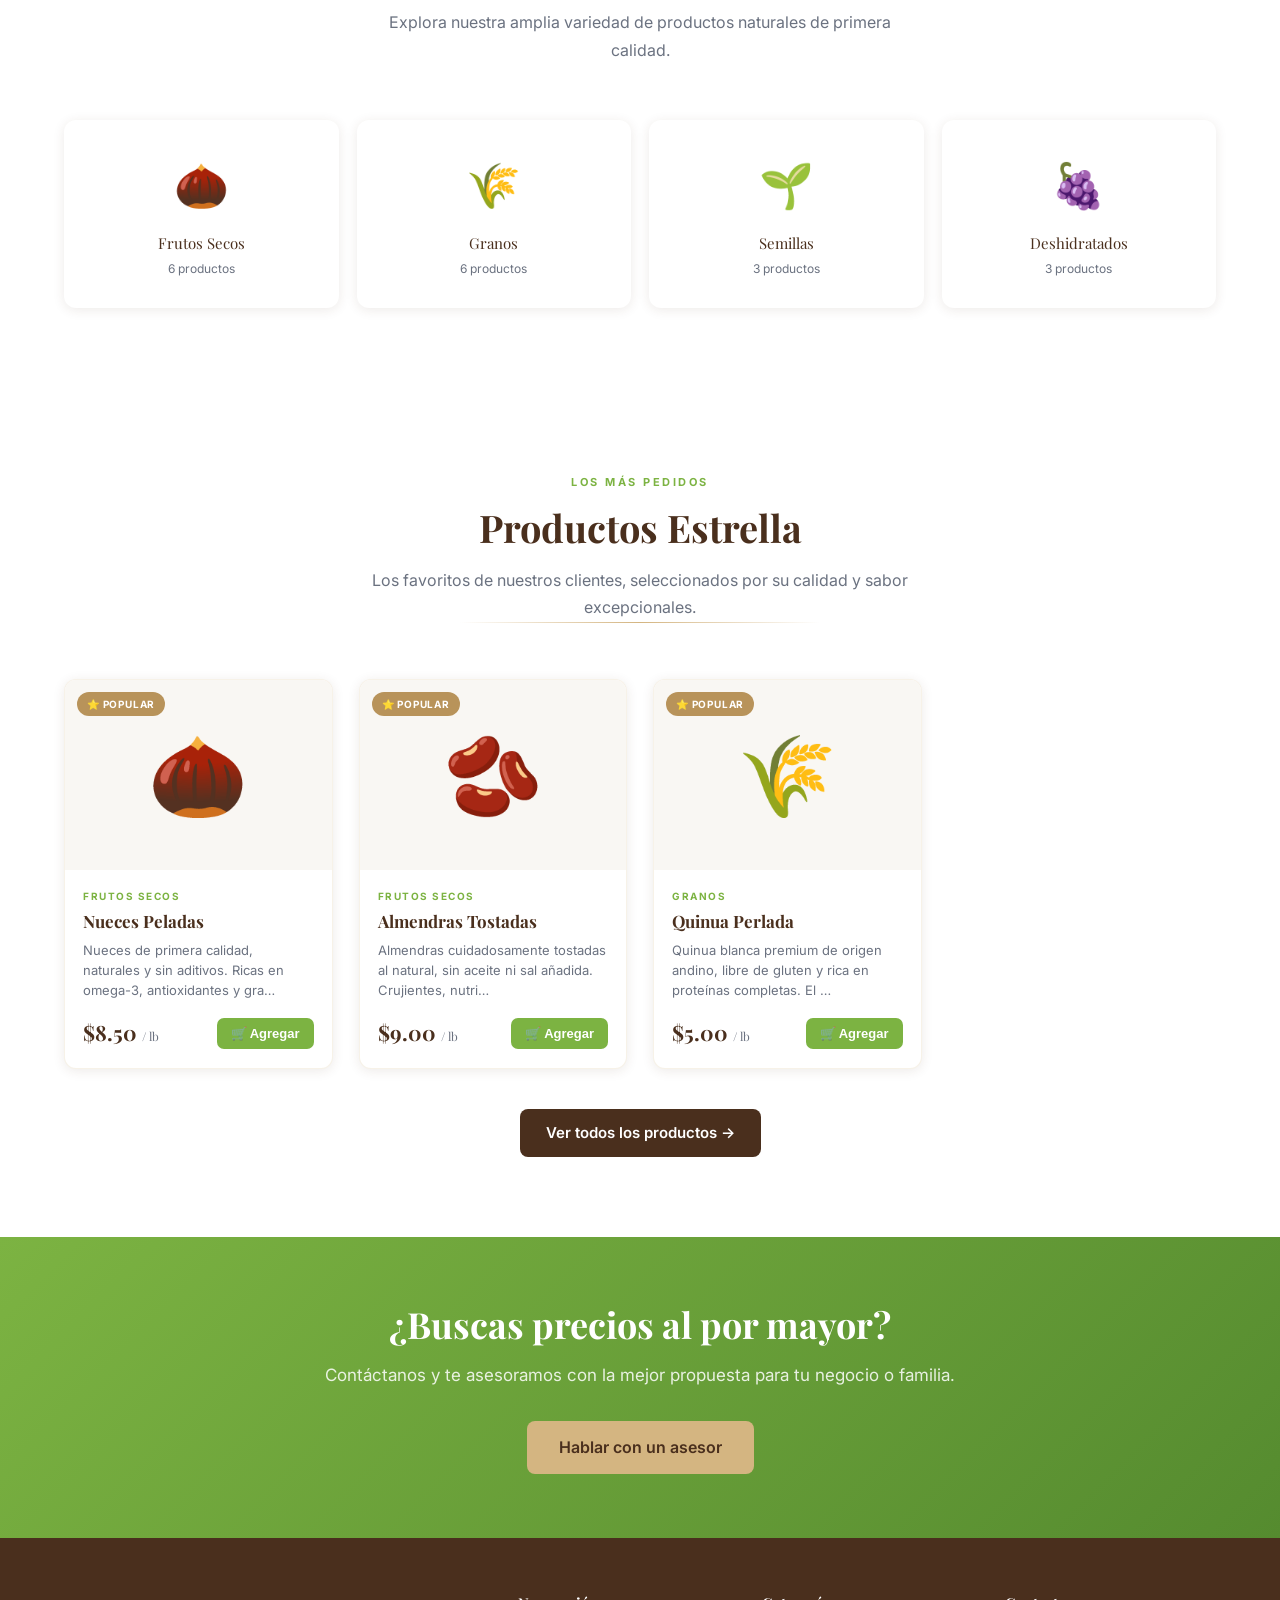
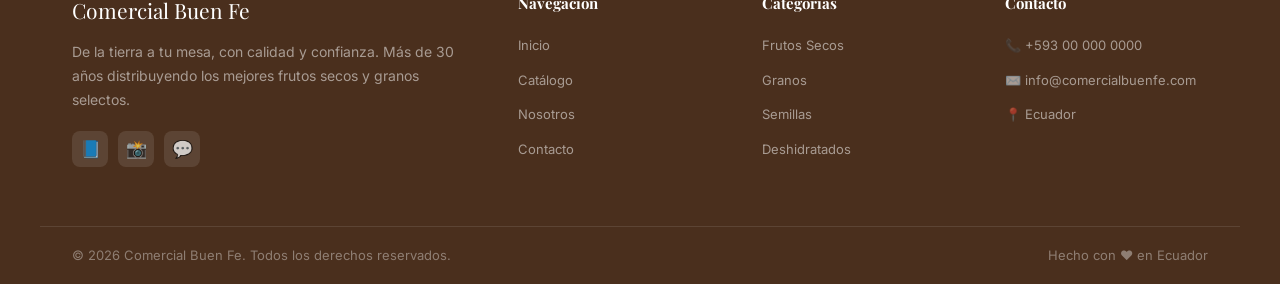
==== commit e07acc83: "Cambio de imagen y de correo de contacto" ====
--- a/index.html
+++ b/index.html
@@ -13,7 +13,7 @@
   <header class="cabecera">
     <div class="cabecera-inner">
       <a href="index.html" class="logo-area">
-        <img src="Imágenes/LOGO.jpg" alt="Comercial Buen Fe" class="logo-img">
+        <img src="Imágenes/Principal.png" alt="Comercial Buen Fe" class="logo-img">
         <div class="logo-texto">
           <span class="logo-nombre">Comercial Buen Fe</span>
           <span class="logo-subtitulo">Frutos &amp; Granos Selectos</span>
